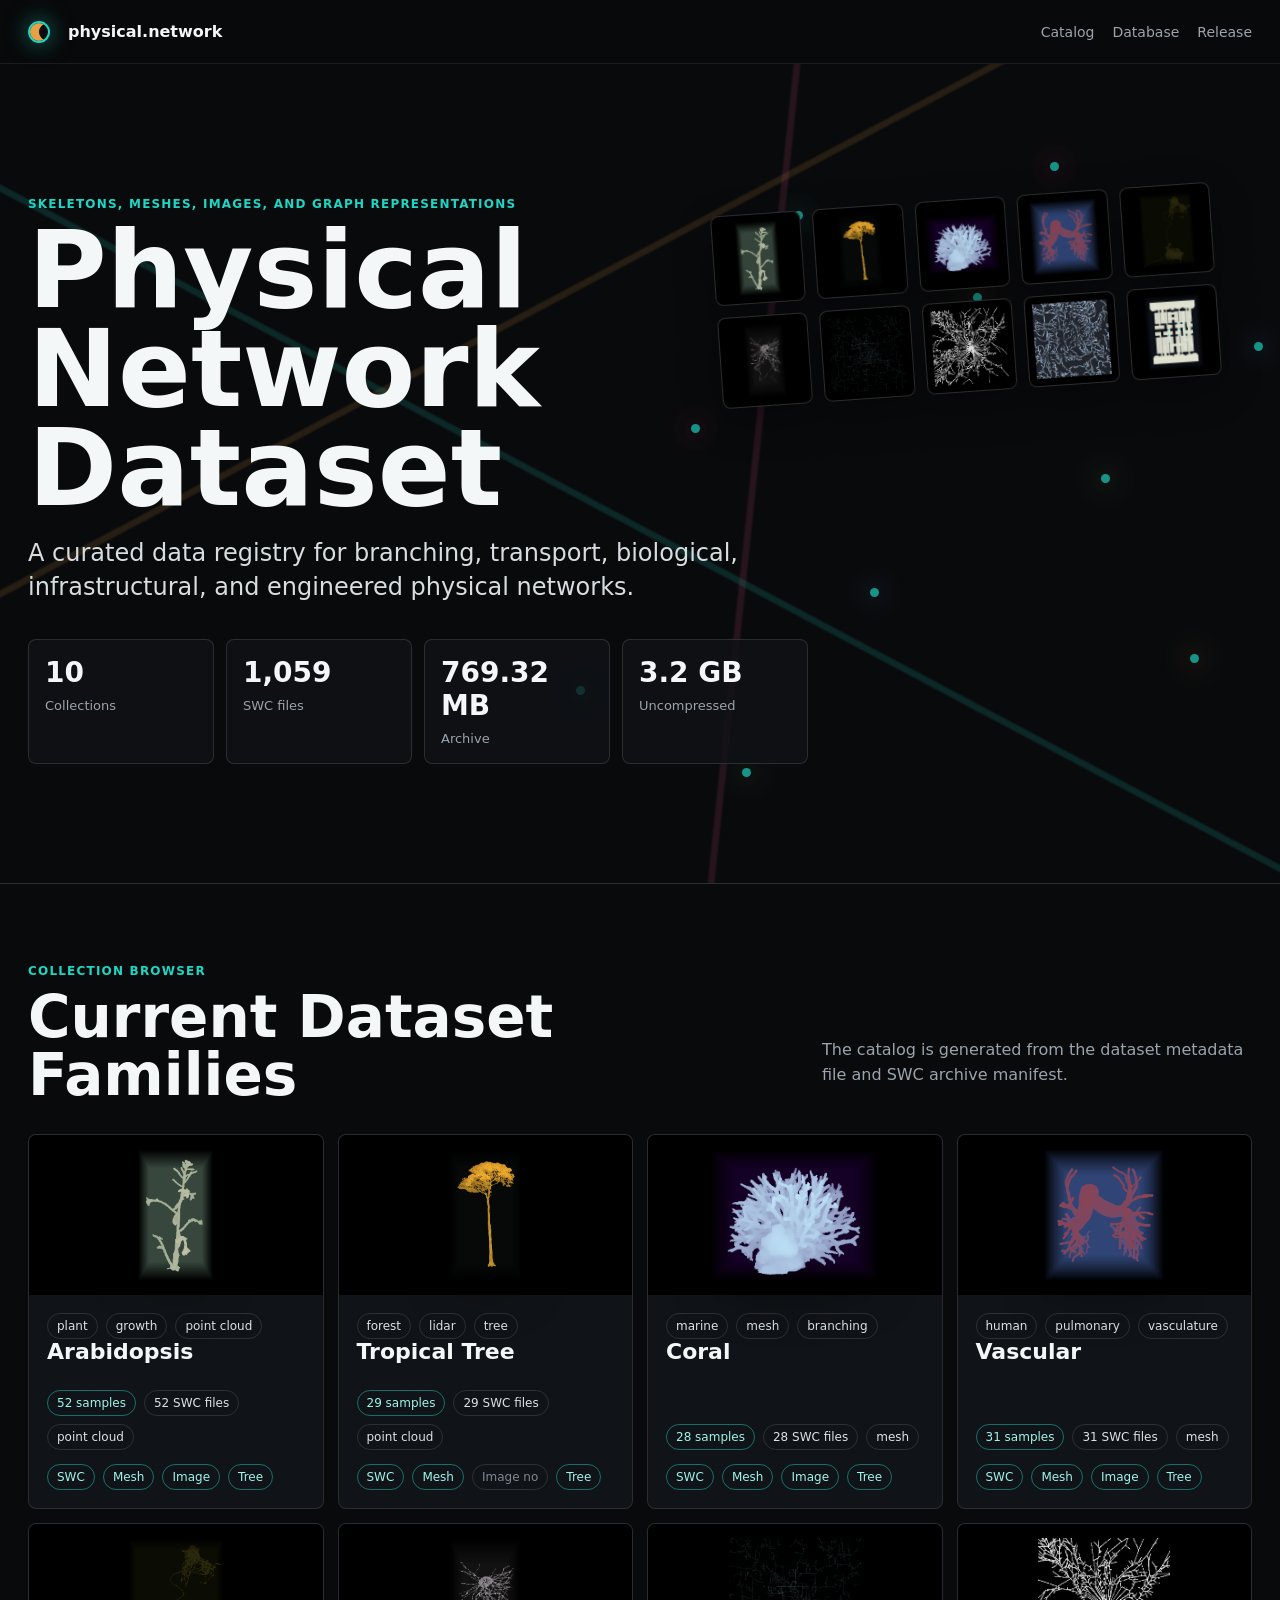
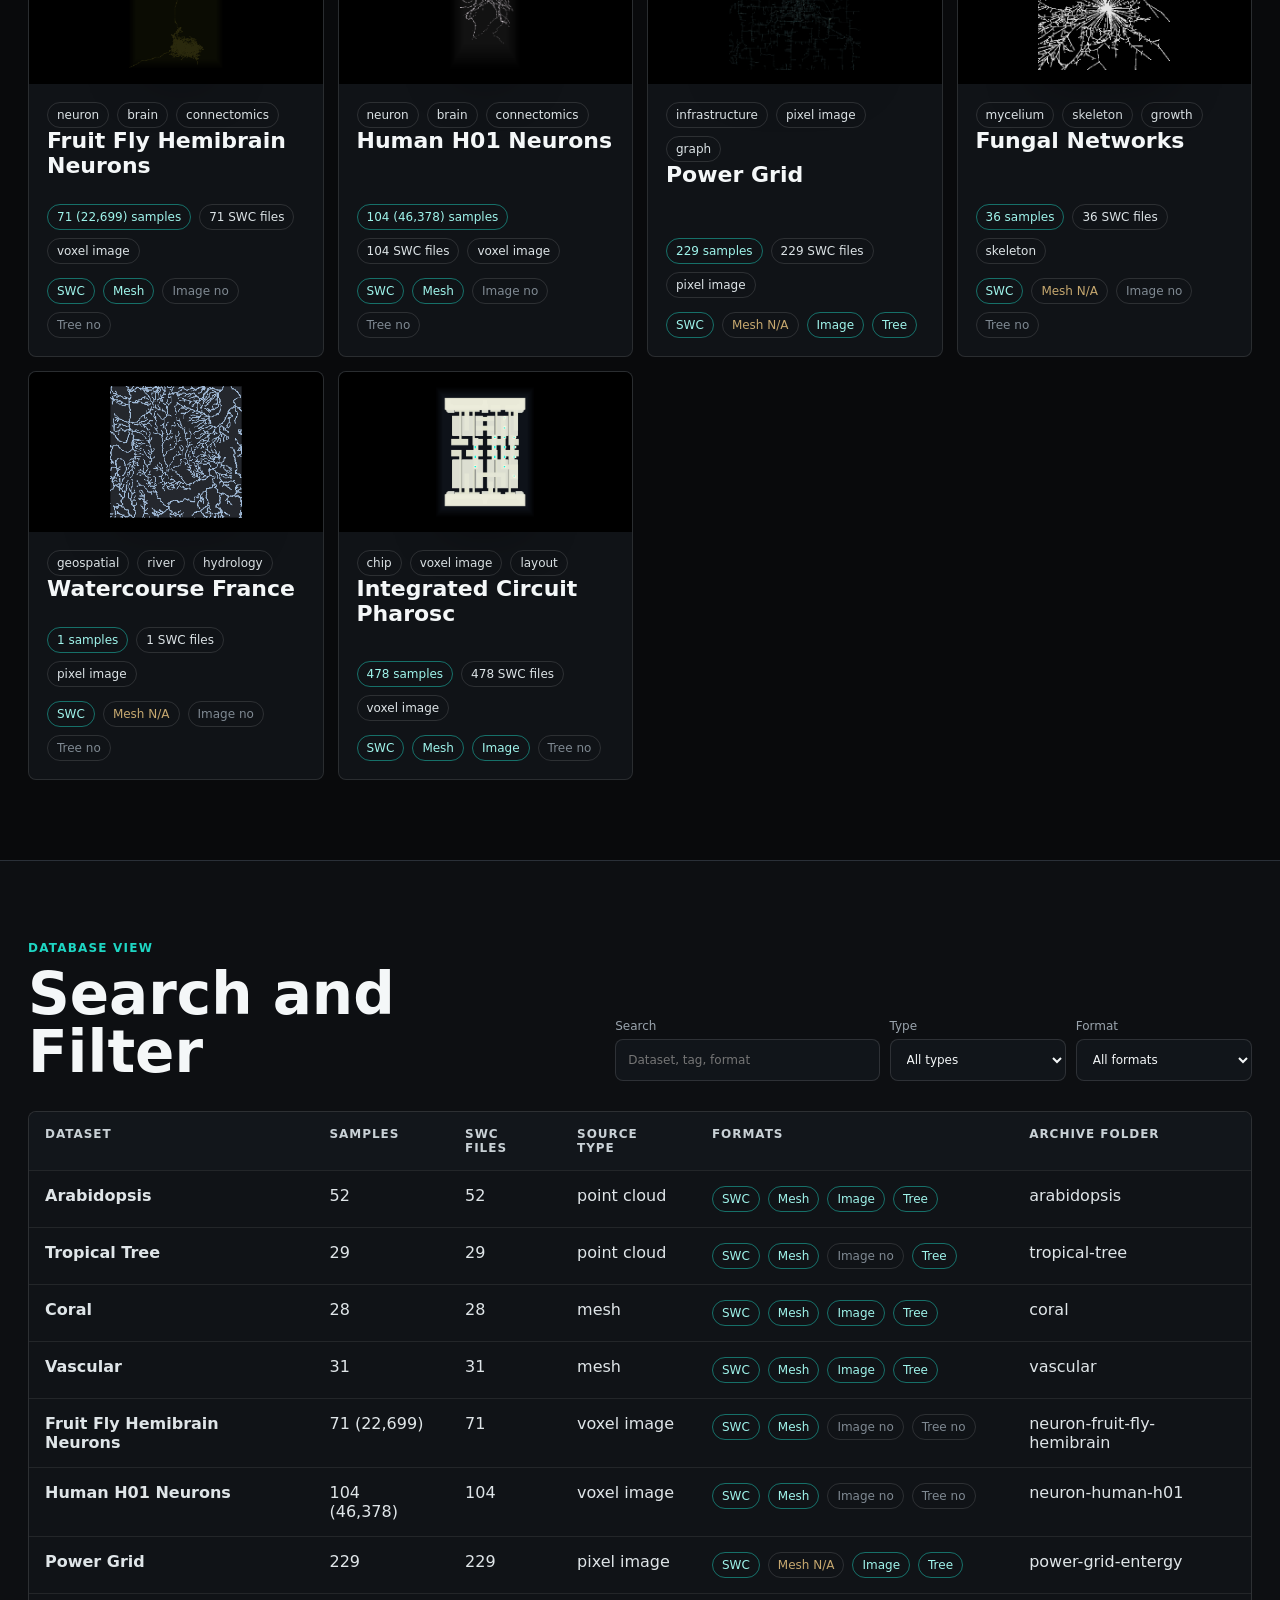
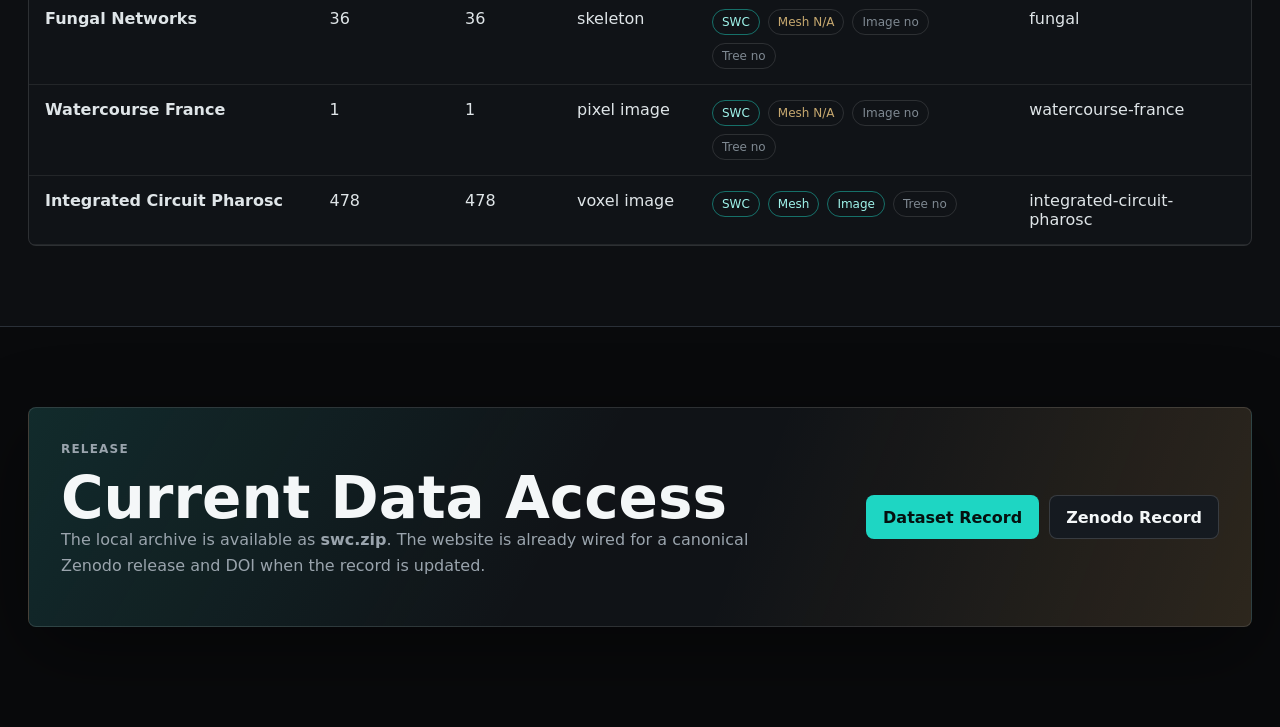
==== index.html @ 7b926936 "Publish website from repository root" ====
<!doctype html>
<html lang="en">
  <head>
    <meta charset="utf-8">
    <meta name="viewport" content="width=device-width, initial-scale=1">
    <meta name="description" content="Physical Network Dataset: skeletons, meshes, images, and graph representations for physical networks.">
    <title>Physical Network Dataset</title>
    <link rel="stylesheet" href="src/styles.css">
  </head>
  <body>
    <header class="site-header">
      <a class="brand" href="#top" aria-label="physical.network home">
        <span class="brand-mark"></span>
        <span>physical.network</span>
      </a>
      <nav aria-label="Primary navigation">
        <a href="#catalog">Catalog</a>
        <a href="#database">Database</a>
        <a href="#release">Release</a>
      </nav>
    </header>

    <main id="top">
      <section class="hero" aria-labelledby="page-title">
        <div class="hero-visual" aria-hidden="true">
          <div class="network-field">
            <span></span><span></span><span></span><span></span><span></span>
            <span></span><span></span><span></span><span></span><span></span>
          </div>
        </div>
        <div id="hero-thumbs" class="hero-thumbs" aria-hidden="true"></div>
        <div class="hero-copy">
          <p class="eyebrow">Skeletons, meshes, images, and graph representations</p>
          <h1 id="page-title">Physical Network Dataset</h1>
          <p class="hero-lede">
            A curated data registry for branching, transport, biological, infrastructural,
            and engineered physical networks.
          </p>
          <div id="hero-stats" class="stats-grid" aria-label="Dataset summary"></div>
        </div>
      </section>

      <section id="catalog" class="section catalog-section" aria-labelledby="catalog-title">
        <div class="section-heading">
          <div>
            <p class="eyebrow">Collection browser</p>
            <h2 id="catalog-title">Current Dataset Families</h2>
          </div>
          <p>The catalog is generated from the dataset metadata file and SWC archive manifest.</p>
        </div>
        <div id="dataset-grid" class="dataset-grid"></div>
      </section>

      <section id="database" class="section database-section" aria-labelledby="database-title">
        <div class="section-heading">
          <div>
            <p class="eyebrow">Database view</p>
            <h2 id="database-title">Search and Filter</h2>
          </div>
          <div class="controls" role="search">
            <label>
              <span>Search</span>
              <input id="search" type="search" placeholder="Dataset, tag, format">
            </label>
            <label>
              <span>Type</span>
              <select id="type-filter">
                <option value="all">All types</option>
              </select>
            </label>
            <label>
              <span>Format</span>
              <select id="format-filter">
                <option value="all">All formats</option>
                <option value="skeletonSwc">SWC skeleton</option>
                <option value="mesh">Mesh</option>
                <option value="pixelVoxelImage">Pixel/voxel image</option>
                <option value="treeGraph">Tree graph</option>
              </select>
            </label>
          </div>
        </div>

        <div class="table-wrap">
          <table>
            <thead>
              <tr>
                <th>Dataset</th>
                <th>Samples</th>
                <th>SWC files</th>
                <th>Source type</th>
                <th>Formats</th>
                <th>Archive folder</th>
              </tr>
            </thead>
            <tbody id="dataset-table"></tbody>
          </table>
        </div>
      </section>

      <section id="release" class="section release-section" aria-labelledby="release-title">
        <div class="release-panel">
          <div>
            <p class="eyebrow">Release</p>
            <h2 id="release-title">Current Data Access</h2>
            <p>
              The local archive is available as <strong>swc.zip</strong>. The website is
              already wired for a canonical Zenodo release and DOI when the record is updated.
            </p>
          </div>
          <div class="release-actions">
            <a class="button primary" href="https://zenodo.org/records/17154400" rel="noreferrer">Dataset Record</a>
            <a class="button" href="https://zenodo.org/records/17154400" rel="noreferrer">Zenodo Record</a>
          </div>
        </div>
      </section>
    </main>

    <dialog id="dataset-dialog" class="dataset-dialog">
      <button class="close-button" type="button" aria-label="Close detail panel">x</button>
      <div id="dialog-content"></div>
    </dialog>

    <script src="src/app.js"></script>
  </body>
</html>
---- src/styles.css ----
:root {
  color-scheme: dark;
  --bg: #090a0c;
  --surface: #101317;
  --surface-2: #171b20;
  --line: #2a3038;
  --muted: #9aa4ad;
  --text: #f4f7f8;
  --teal: #1ed6c3;
  --orange: #ffb14a;
  --pink: #ff5d8f;
  --green: #87dc73;
  --blue: #68a9ff;
  --shadow: 0 24px 80px rgba(0, 0, 0, 0.45);
}

* {
  box-sizing: border-box;
}

html {
  scroll-behavior: smooth;
}

body {
  margin: 0;
  background: var(--bg);
  color: var(--text);
  font-family: Inter, ui-sans-serif, system-ui, -apple-system, BlinkMacSystemFont, "Segoe UI", sans-serif;
}

a {
  color: inherit;
}

.site-header {
  position: sticky;
  top: 0;
  z-index: 20;
  display: flex;
  align-items: center;
  justify-content: space-between;
  min-height: 64px;
  padding: 0 28px;
  border-bottom: 1px solid rgba(255, 255, 255, 0.08);
  background: rgba(9, 10, 12, 0.82);
  backdrop-filter: blur(18px);
}

.brand,
nav {
  display: flex;
  align-items: center;
  gap: 18px;
}

.brand {
  text-decoration: none;
  font-weight: 700;
  letter-spacing: 0;
}

.brand-mark {
  width: 22px;
  height: 22px;
  border: 2px solid var(--teal);
  border-radius: 50%;
  box-shadow: inset 9px 0 0 rgba(255, 177, 74, 0.9), 0 0 22px rgba(30, 214, 195, 0.55);
}

nav a {
  color: var(--muted);
  font-size: 14px;
  text-decoration: none;
}

nav a:hover,
nav a:focus-visible {
  color: var(--text);
}

.hero {
  position: relative;
  min-height: min(820px, calc(100vh - 64px));
  display: grid;
  align-items: center;
  padding: 70px 28px 56px;
  overflow: hidden;
  border-bottom: 1px solid var(--line);
}

.hero::after {
  content: "";
  position: absolute;
  inset: 0;
  z-index: 1;
  background:
    linear-gradient(90deg, rgba(9, 10, 12, 0.95) 0%, rgba(9, 10, 12, 0.72) 45%, rgba(9, 10, 12, 0.34) 100%),
    linear-gradient(0deg, var(--bg) 0%, rgba(9, 10, 12, 0.2) 42%, rgba(9, 10, 12, 0.88) 100%);
  pointer-events: none;
}

.hero-copy {
  position: relative;
  z-index: 3;
  width: min(980px, 100%);
}

.eyebrow {
  margin: 0 0 10px;
  color: var(--teal);
  font-size: 12px;
  font-weight: 800;
  letter-spacing: 0.1em;
  text-transform: uppercase;
}

h1,
h2,
h3,
p {
  margin-top: 0;
}

h1 {
  max-width: 900px;
  margin-bottom: 18px;
  font-size: clamp(54px, 8.4vw, 112px);
  line-height: 0.92;
  letter-spacing: 0;
}

h2 {
  margin-bottom: 0;
  font-size: clamp(30px, 5vw, 58px);
  line-height: 1;
  letter-spacing: 0;
}

h3 {
  margin-bottom: 10px;
  font-size: 22px;
  letter-spacing: 0;
}

.hero-lede {
  max-width: 720px;
  color: #d7dde0;
  font-size: clamp(18px, 2vw, 24px);
  line-height: 1.45;
}

.hero-visual {
  position: absolute;
  inset: 0;
  z-index: 2;
}

.network-field {
  position: absolute;
  inset: 0;
  opacity: 0.68;
  background:
    linear-gradient(28deg, transparent 0 46%, rgba(30, 214, 195, 0.22) 46.2% 46.5%, transparent 46.7%),
    linear-gradient(152deg, transparent 0 35%, rgba(255, 177, 74, 0.18) 35.2% 35.5%, transparent 35.7%),
    linear-gradient(96deg, transparent 0 58%, rgba(255, 93, 143, 0.18) 58.2% 58.5%, transparent 58.7%);
}

.network-field span {
  position: absolute;
  width: 9px;
  height: 9px;
  border-radius: 50%;
  background: var(--teal);
  box-shadow: 0 0 28px currentColor;
}

.network-field span:nth-child(1) { left: 62%; top: 18%; color: var(--teal); }
.network-field span:nth-child(2) { left: 76%; top: 28%; color: var(--orange); }
.network-field span:nth-child(3) { left: 54%; top: 44%; color: var(--pink); }
.network-field span:nth-child(4) { left: 86%; top: 50%; color: var(--green); }
.network-field span:nth-child(5) { left: 68%; top: 64%; color: var(--blue); }
.network-field span:nth-child(6) { left: 93%; top: 72%; color: var(--orange); }
.network-field span:nth-child(7) { left: 45%; top: 76%; color: var(--teal); }
.network-field span:nth-child(8) { left: 82%; top: 12%; color: var(--pink); }
.network-field span:nth-child(9) { left: 58%; top: 86%; color: var(--green); }
.network-field span:nth-child(10) { left: 98%; top: 34%; color: var(--blue); }

.hero-thumbs {
  position: absolute;
  z-index: 2;
  right: 5vw;
  top: 15vh;
  width: min(500px, 40vw);
  display: grid;
  grid-template-columns: repeat(5, minmax(54px, 1fr));
  gap: 12px;
  transform: rotate(-4deg);
  opacity: 0.96;
}

.hero-thumbs img {
  width: 100%;
  aspect-ratio: 1;
  object-fit: contain;
  padding: 7px;
  border: 1px solid rgba(255, 255, 255, 0.18);
  border-radius: 8px;
  background: #000;
  filter: drop-shadow(0 14px 22px rgba(0, 0, 0, 0.35));
}

.stats-grid {
  display: grid;
  grid-template-columns: repeat(4, minmax(120px, 1fr));
  gap: 12px;
  width: min(780px, 100%);
  margin-top: 34px;
}

.stat {
  min-height: 96px;
  padding: 16px;
  border: 1px solid rgba(255, 255, 255, 0.12);
  border-radius: 8px;
  background: rgba(16, 19, 23, 0.76);
}

.stat strong {
  display: block;
  margin-bottom: 6px;
  font-size: 28px;
}

.stat span {
  color: var(--muted);
  font-size: 13px;
}

.section {
  padding: 80px 28px;
}

.section-heading {
  display: flex;
  align-items: end;
  justify-content: space-between;
  gap: 28px;
  width: min(1280px, 100%);
  margin: 0 auto 30px;
}

.section-heading > p {
  max-width: 430px;
  color: var(--muted);
  line-height: 1.6;
}

.dataset-grid {
  width: min(1280px, 100%);
  margin: 0 auto;
  display: grid;
  grid-template-columns: repeat(auto-fit, minmax(260px, 1fr));
  gap: 14px;
}

.dataset-card {
  position: relative;
  min-height: 360px;
  display: grid;
  grid-template-rows: 160px 1fr;
  overflow: hidden;
  border: 1px solid rgba(255, 255, 255, 0.11);
  border-radius: 8px;
  background: var(--surface);
  box-shadow: none;
  cursor: pointer;
}

.dataset-card:hover {
  border-color: rgba(30, 214, 195, 0.6);
  transform: translateY(-2px);
  transition: 160ms ease;
}

.card-media {
  display: grid;
  place-items: center;
  background: #000;
}

.card-media img {
  max-width: 80%;
  max-height: 132px;
  object-fit: contain;
  filter: drop-shadow(0 18px 26px rgba(0, 0, 0, 0.44));
}

.card-body {
  display: flex;
  flex-direction: column;
  padding: 18px;
}

.card-body p {
  color: var(--muted);
  line-height: 1.5;
}

.card-meta,
.format-list,
.tags {
  display: flex;
  flex-wrap: wrap;
  gap: 8px;
}

.card-meta {
  margin: auto 0 14px;
}

.pill {
  display: inline-flex;
  align-items: center;
  min-height: 26px;
  padding: 4px 9px;
  border: 1px solid rgba(255, 255, 255, 0.12);
  border-radius: 999px;
  color: #dce3e6;
  font-size: 12px;
  white-space: nowrap;
}

.pill.yes { border-color: rgba(30, 214, 195, 0.48); color: #9ff4eb; }
.pill.no { color: #7f8992; }
.pill.na { color: #c6a86f; }

.database-section {
  background: #0d0f12;
  border-top: 1px solid var(--line);
  border-bottom: 1px solid var(--line);
}

.controls {
  display: grid;
  grid-template-columns: minmax(220px, 1.5fr) minmax(140px, 1fr) minmax(160px, 1fr);
  gap: 10px;
  width: min(640px, 100%);
}

label {
  display: grid;
  gap: 6px;
  color: var(--muted);
  font-size: 12px;
}

input,
select {
  width: 100%;
  min-height: 42px;
  border: 1px solid rgba(255, 255, 255, 0.12);
  border-radius: 8px;
  background: #11151a;
  color: var(--text);
  font: inherit;
  padding: 0 12px;
}

input:focus,
select:focus,
button:focus-visible,
a:focus-visible {
  outline: 2px solid var(--teal);
  outline-offset: 2px;
}

.table-wrap {
  width: min(1280px, 100%);
  margin: 0 auto;
  overflow: auto;
  border: 1px solid rgba(255, 255, 255, 0.12);
  border-radius: 8px;
  background: var(--surface);
}

table {
  width: 100%;
  border-collapse: collapse;
  min-width: 860px;
}

th,
td {
  padding: 15px 16px;
  border-bottom: 1px solid rgba(255, 255, 255, 0.08);
  text-align: left;
  vertical-align: top;
}

th {
  position: sticky;
  top: 0;
  z-index: 1;
  background: #12161b;
  color: #c9d1d6;
  font-size: 12px;
  text-transform: uppercase;
  letter-spacing: 0.08em;
}

td {
  color: #dfe5e8;
}

tbody tr {
  cursor: pointer;
}

tbody tr:hover {
  background: rgba(30, 214, 195, 0.06);
}

.release-section {
  padding-bottom: 100px;
}

.release-panel {
  width: min(1280px, 100%);
  margin: 0 auto;
  display: flex;
  align-items: center;
  justify-content: space-between;
  gap: 28px;
  padding: 32px;
  border: 1px solid rgba(255, 255, 255, 0.12);
  border-radius: 8px;
  background:
    linear-gradient(120deg, rgba(30, 214, 195, 0.12), transparent 45%),
    linear-gradient(290deg, rgba(255, 177, 74, 0.12), transparent 42%),
    var(--surface);
  box-shadow: var(--shadow);
}

.release-panel p {
  max-width: 720px;
  color: var(--muted);
  line-height: 1.6;
}

.release-actions {
  display: flex;
  flex-wrap: wrap;
  gap: 10px;
}

.button,
button {
  min-height: 44px;
  display: inline-flex;
  align-items: center;
  justify-content: center;
  padding: 0 16px;
  border: 1px solid rgba(255, 255, 255, 0.15);
  border-radius: 8px;
  background: #151a20;
  color: var(--text);
  font: inherit;
  font-weight: 700;
  text-decoration: none;
  cursor: pointer;
}

.button.primary {
  border-color: rgba(30, 214, 195, 0.7);
  background: var(--teal);
  color: #05100f;
}

.dataset-dialog {
  width: min(860px, calc(100% - 28px));
  max-height: min(760px, calc(100vh - 28px));
  padding: 0;
  overflow: auto;
  border: 1px solid rgba(255, 255, 255, 0.18);
  border-radius: 8px;
  background: #0e1115;
  color: var(--text);
  box-shadow: var(--shadow);
}

.dataset-dialog::backdrop {
  background: rgba(0, 0, 0, 0.72);
  backdrop-filter: blur(4px);
}

.close-button {
  position: sticky;
  top: 14px;
  float: right;
  z-index: 2;
  width: 40px;
  min-height: 40px;
  margin: 14px;
  padding: 0;
}

.dialog-hero {
  display: grid;
  grid-template-columns: 240px 1fr;
  gap: 26px;
  padding: 34px;
  border-bottom: 1px solid rgba(255, 255, 255, 0.1);
}

.dialog-hero img {
  width: 100%;
  max-height: 230px;
  object-fit: contain;
  padding: 18px;
  border-radius: 8px;
  background: #151a20;
}

.dialog-body {
  display: grid;
  gap: 24px;
  padding: 28px 34px 34px;
}

.detail-grid {
  display: grid;
  grid-template-columns: repeat(3, 1fr);
  gap: 10px;
}

.detail-item,
.file-list {
  padding: 14px;
  border: 1px solid rgba(255, 255, 255, 0.1);
  border-radius: 8px;
  background: rgba(255, 255, 255, 0.035);
}

.detail-item span {
  display: block;
  margin-bottom: 5px;
  color: var(--muted);
  font-size: 12px;
}

.file-list {
  display: grid;
  gap: 8px;
  color: #cbd3d7;
  font-family: ui-monospace, SFMono-Regular, Menlo, Consolas, monospace;
  font-size: 12px;
  overflow-wrap: anywhere;
}

.empty {
  padding: 28px;
  color: var(--muted);
  text-align: center;
}

@media (max-width: 820px) {
  .site-header {
    align-items: flex-start;
    flex-direction: column;
    padding: 14px 18px;
    gap: 10px;
  }

  nav {
    width: 100%;
    justify-content: space-between;
  }

  .hero {
    min-height: 720px;
    padding: 72px 18px 28px;
  }

  .hero-thumbs {
    right: -4vw;
    top: auto;
    bottom: 24px;
    width: 92vw;
    opacity: 0.38;
  }

  .stats-grid,
  .controls,
  .detail-grid {
    grid-template-columns: 1fr;
  }

  .section {
    padding: 58px 18px;
  }

  .section-heading,
  .release-panel,
  .dialog-hero {
    align-items: stretch;
    flex-direction: column;
    display: flex;
  }

  .dialog-hero {
    padding: 24px;
  }

  .dialog-body {
    padding: 22px 24px 28px;
  }
}
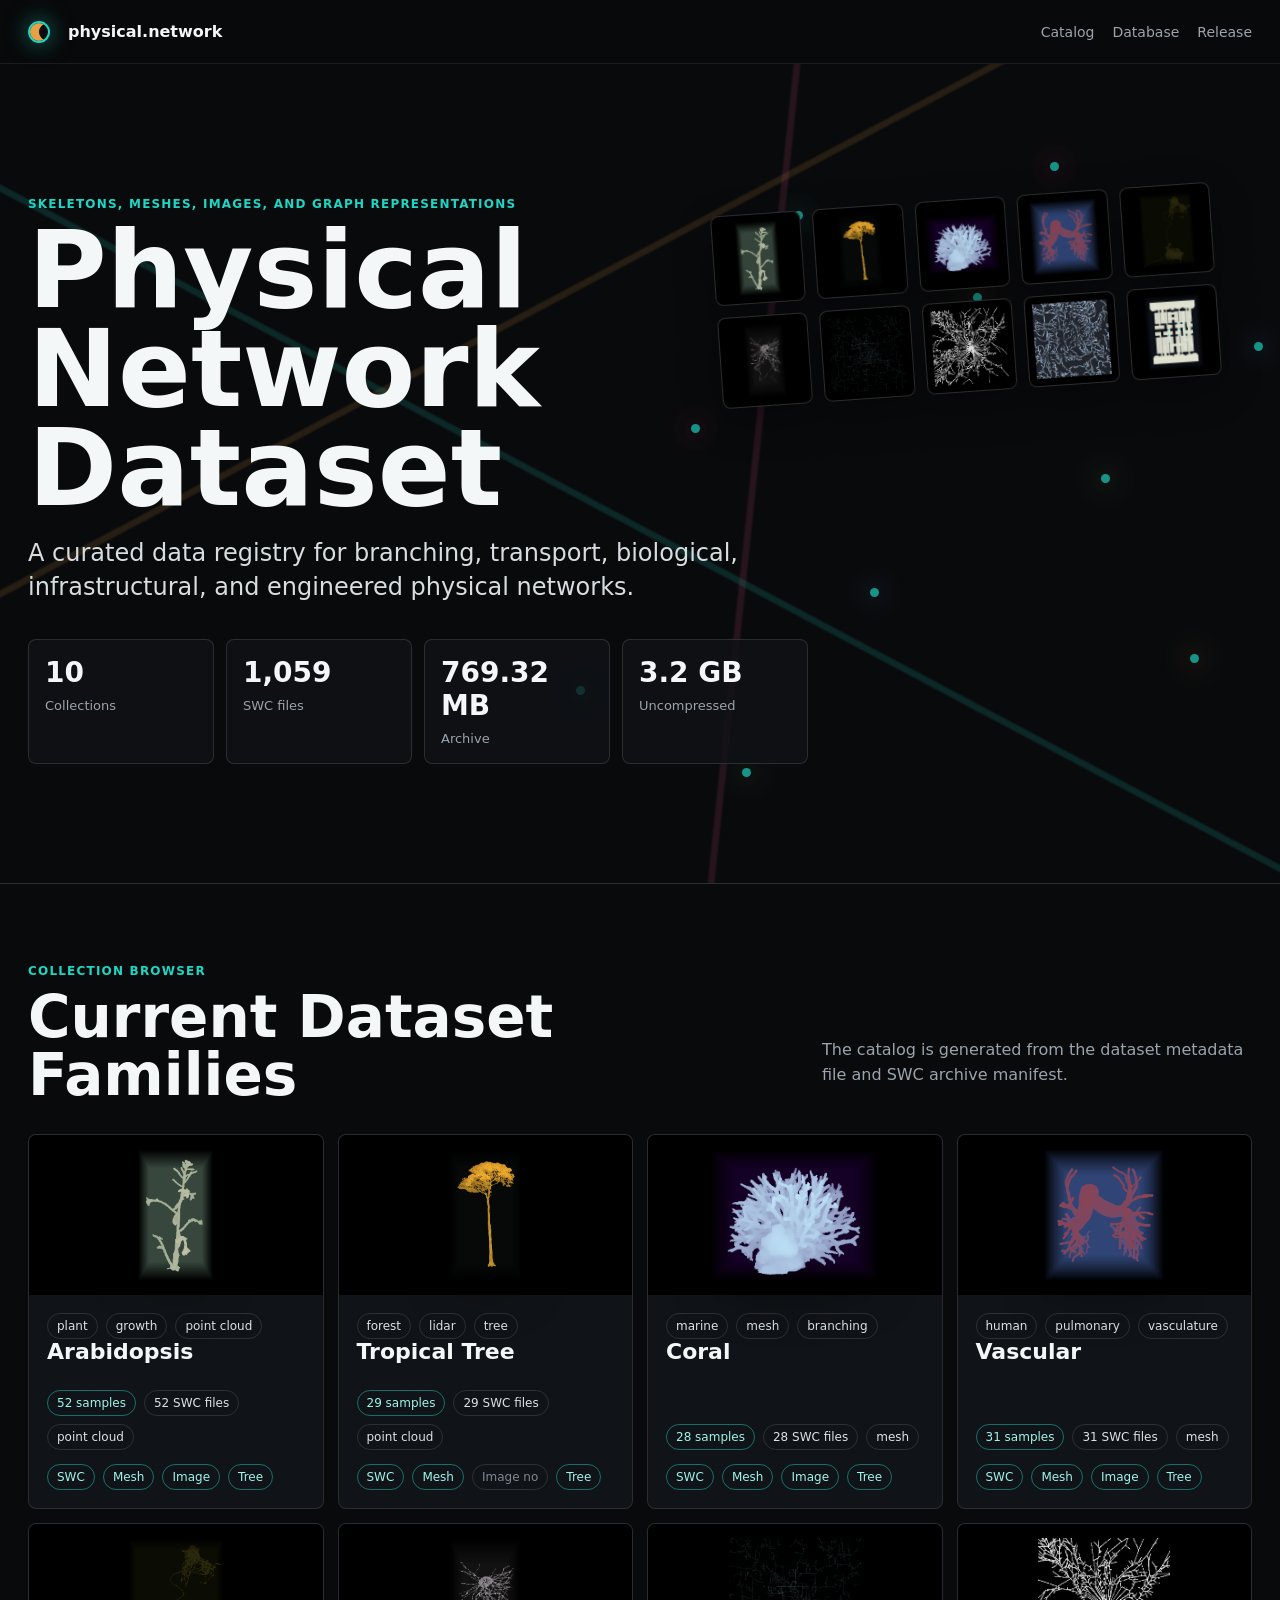
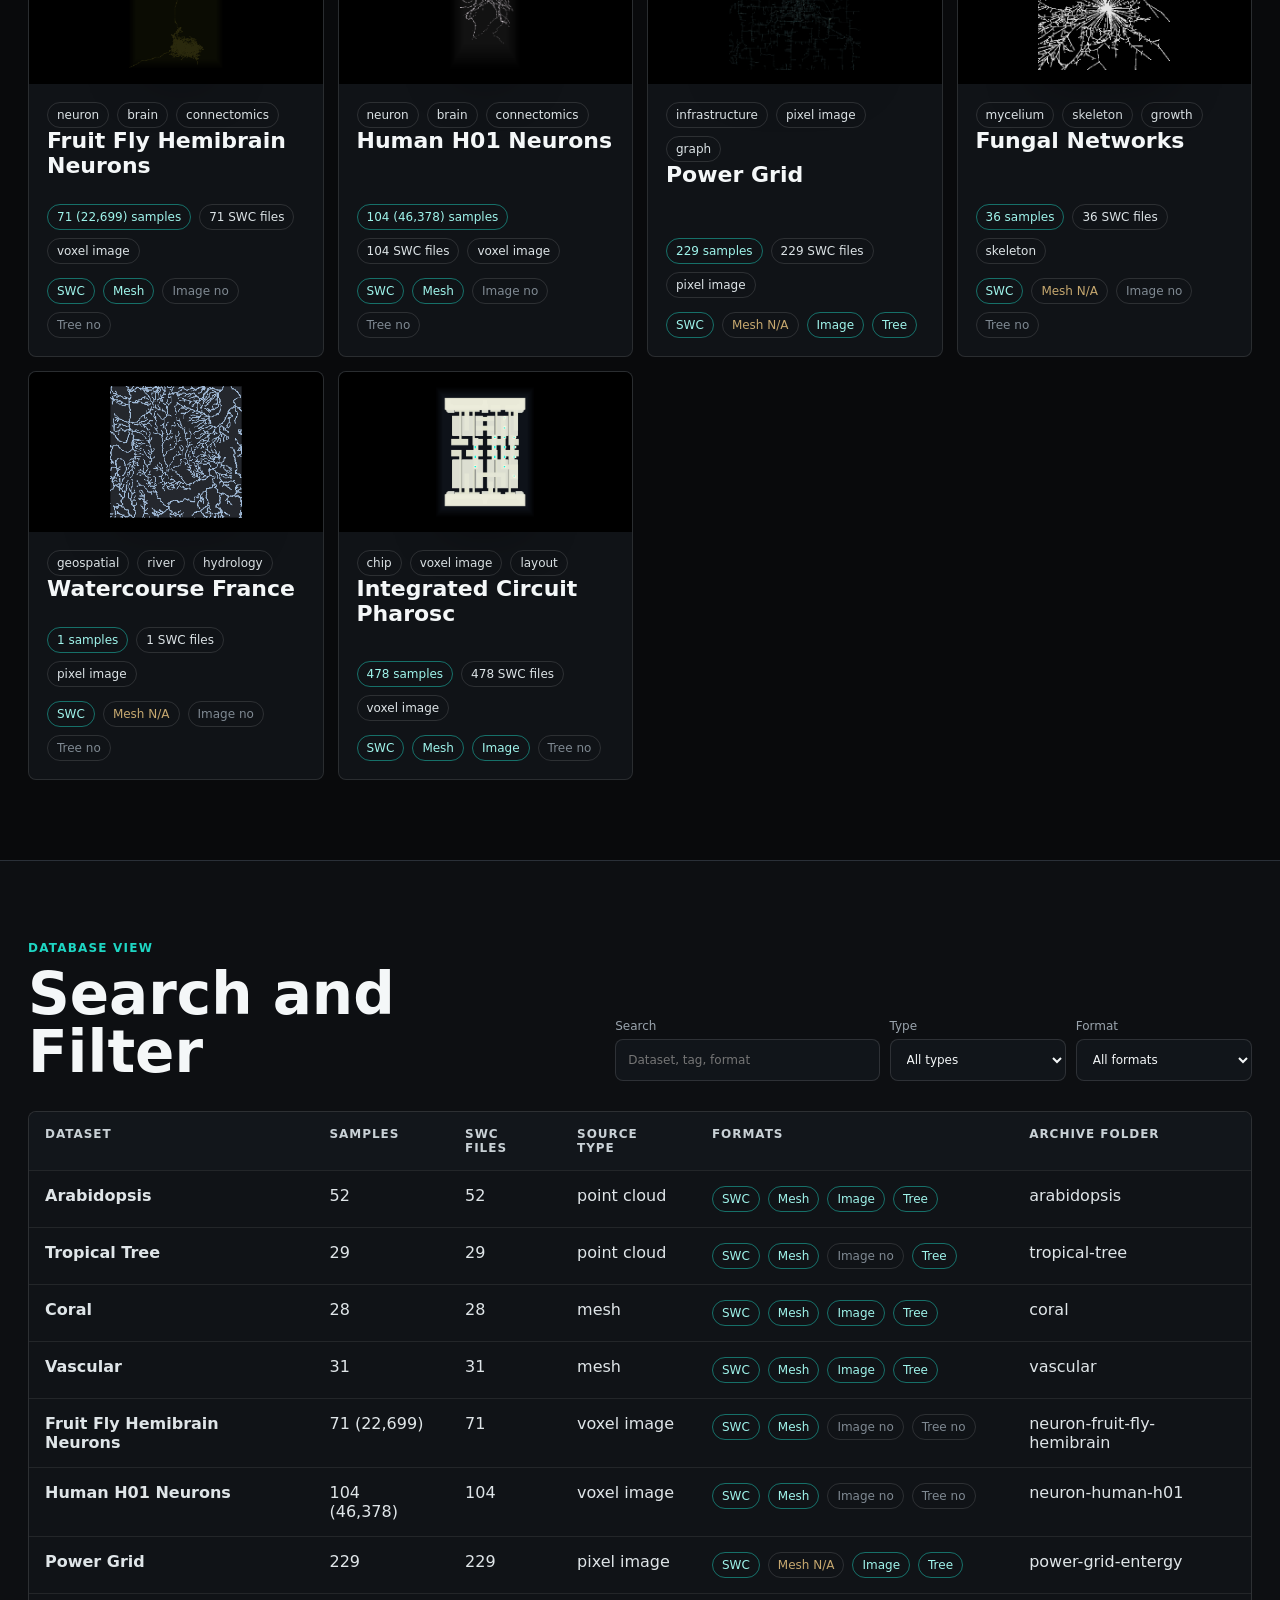
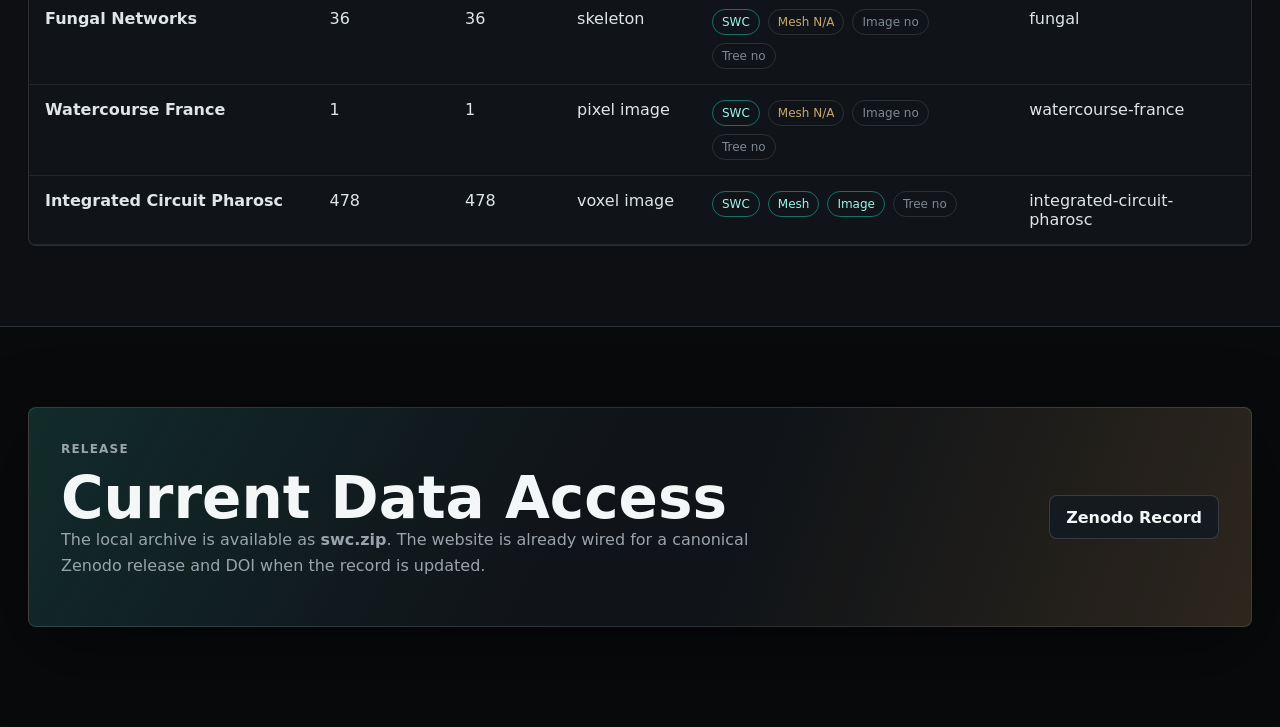
==== commit ff10cc9d: "Remove dataset record button" ====
--- a/index.html
+++ b/index.html
@@ -109,7 +109,6 @@
             </p>
           </div>
           <div class="release-actions">
-            <a class="button primary" href="https://zenodo.org/records/17154400" rel="noreferrer">Dataset Record</a>
             <a class="button" href="https://zenodo.org/records/17154400" rel="noreferrer">Zenodo Record</a>
           </div>
         </div>
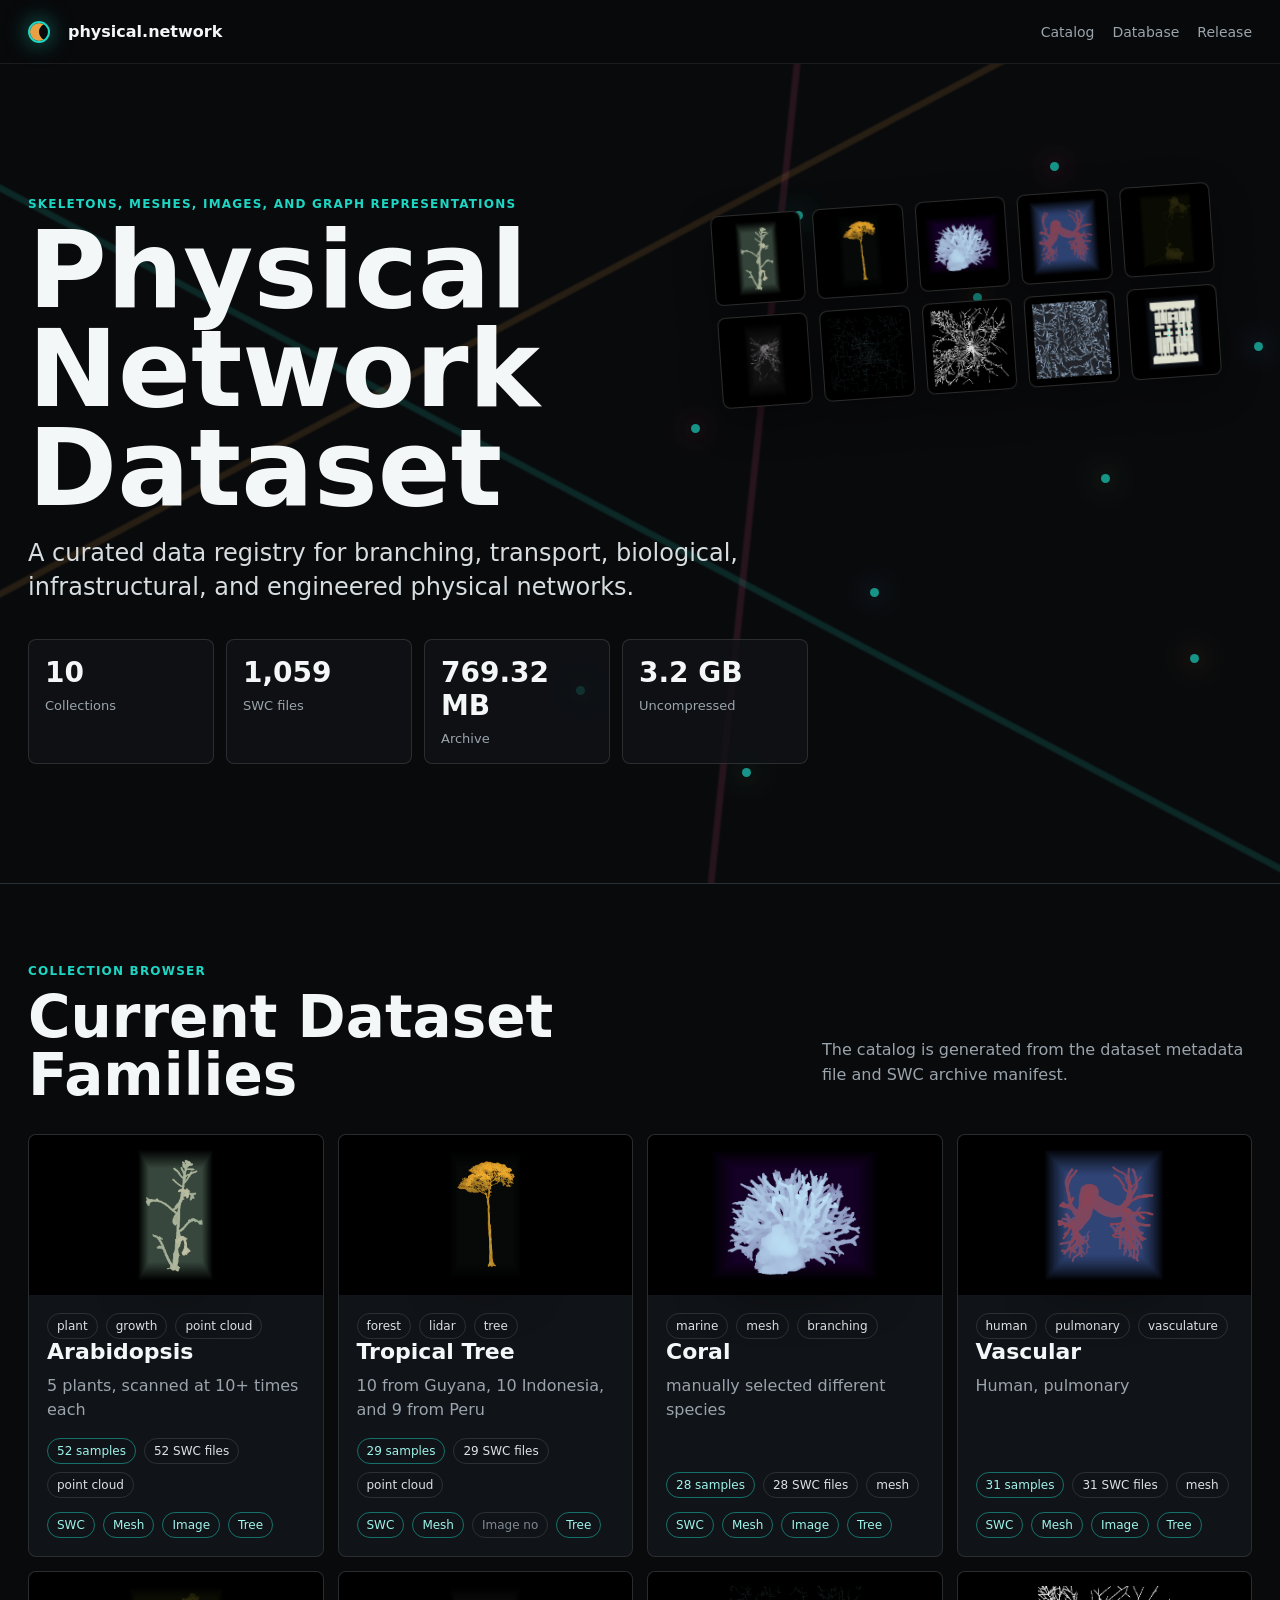
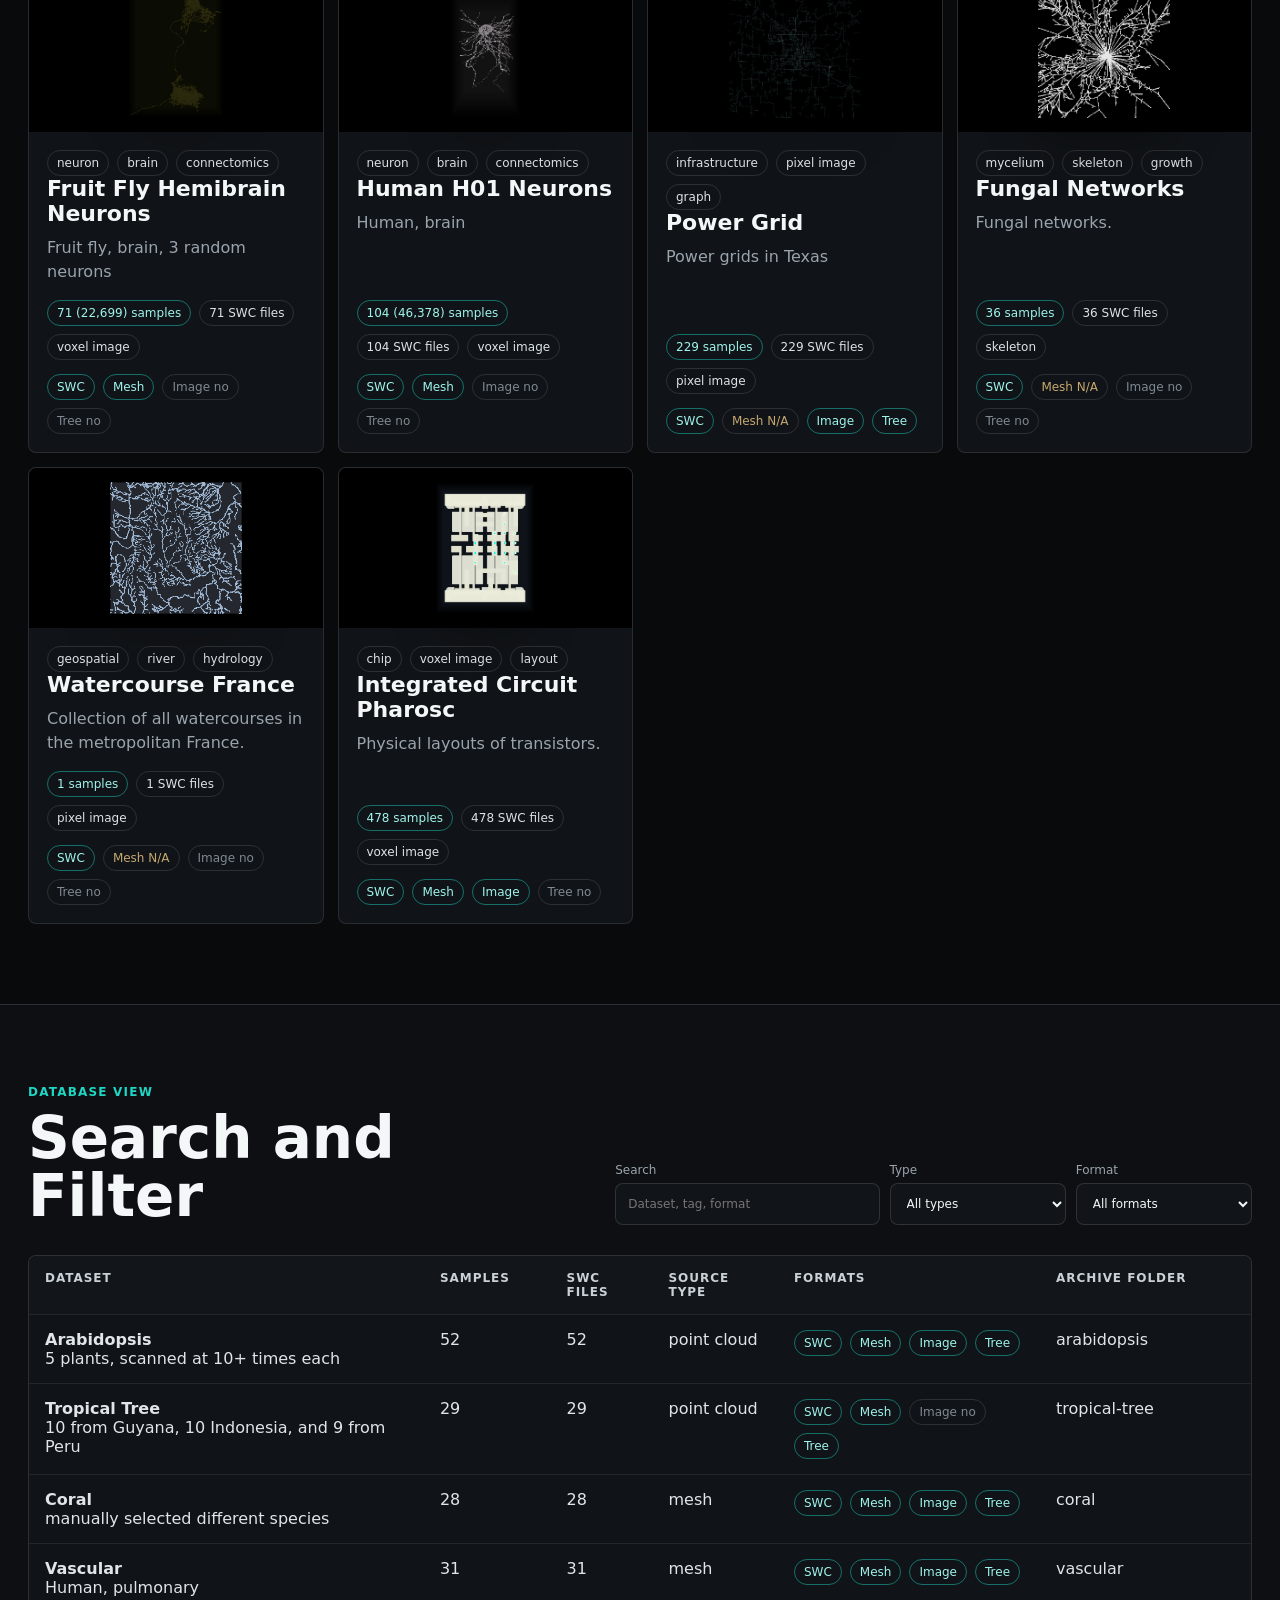
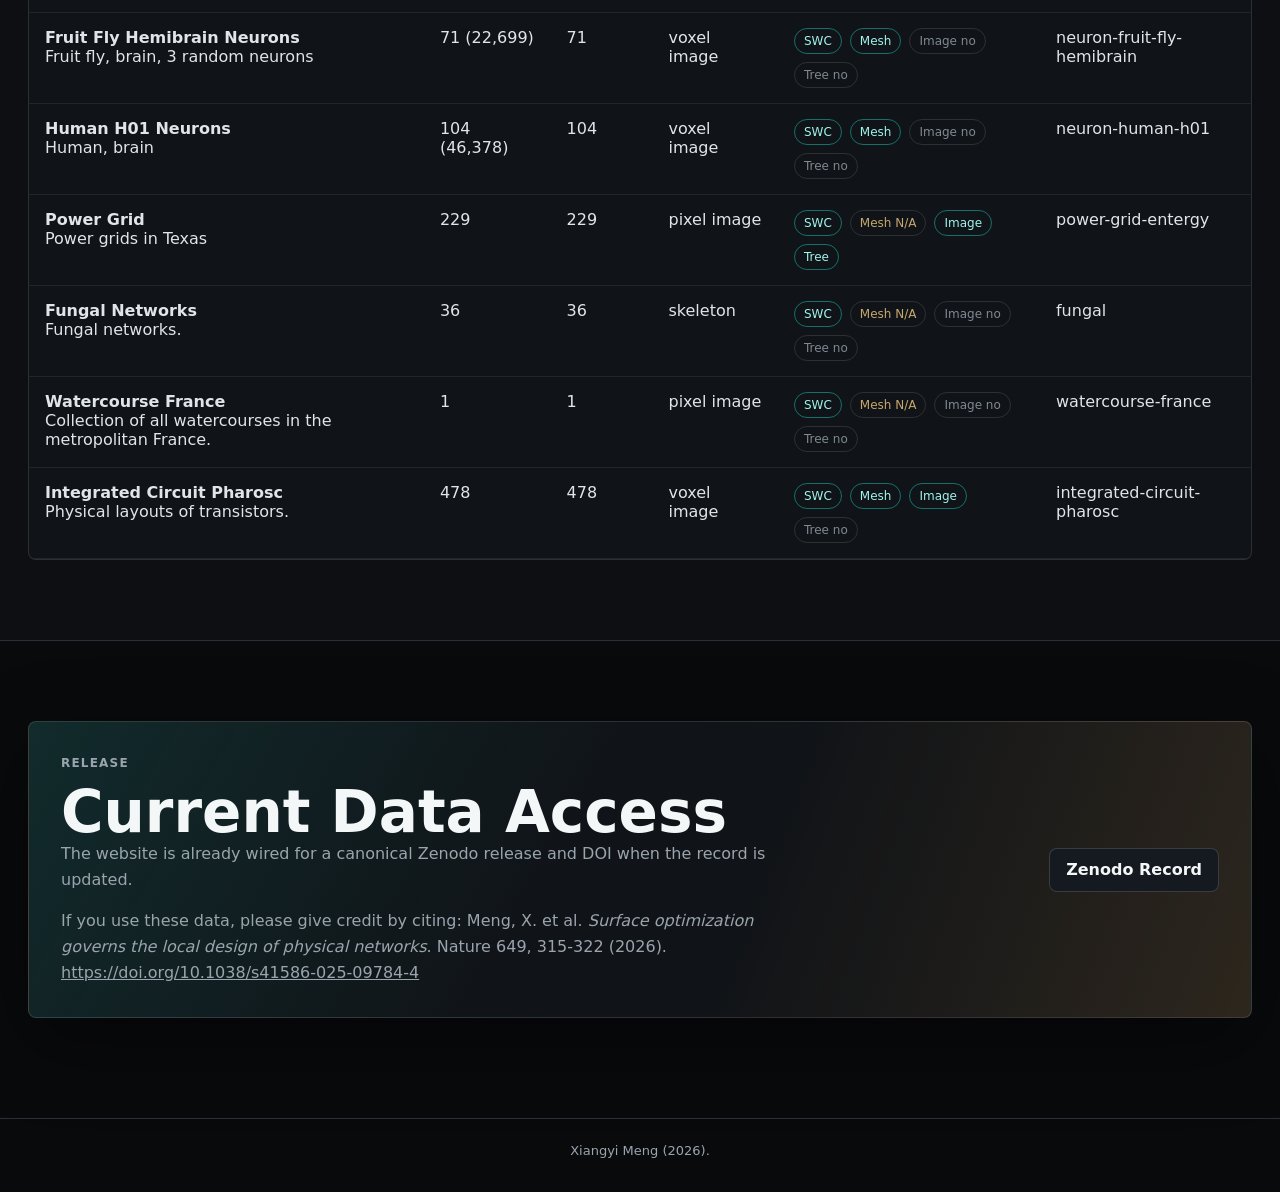
==== commit b18636a7: "Update dataset webpage credits and source links" ====
--- a/index.html
+++ b/index.html
@@ -104,8 +104,14 @@
             <p class="eyebrow">Release</p>
             <h2 id="release-title">Current Data Access</h2>
             <p>
-              The local archive is available as <strong>swc.zip</strong>. The website is
-              already wired for a canonical Zenodo release and DOI when the record is updated.
+              The website is already wired for a canonical Zenodo release and DOI when the
+              record is updated.
+            </p>
+            <p class="credit-request">
+              If you use these data, please give credit by citing: Meng, X. et al.
+              <em>Surface optimization governs the local design of physical networks</em>.
+              Nature 649, 315-322 (2026).
+              <a href="https://doi.org/10.1038/s41586-025-09784-4" rel="noreferrer">https://doi.org/10.1038/s41586-025-09784-4</a>
             </p>
           </div>
           <div class="release-actions">
@@ -115,6 +121,10 @@
       </section>
     </main>
 
+    <footer class="site-footer">
+      <p>Xiangyi Meng (2026).</p>
+    </footer>
+
     <dialog id="dataset-dialog" class="dataset-dialog">
       <button class="close-button" type="button" aria-label="Close detail panel">x</button>
       <div id="dialog-content"></div>
--- a/src/styles.css
+++ b/src/styles.css
@@ -448,6 +448,11 @@
   line-height: 1.6;
 }
 
+.credit-request {
+  margin-bottom: 0;
+  color: #d7dde0;
+}
+
 .release-actions {
   display: flex;
   flex-wrap: wrap;
@@ -475,6 +480,18 @@
   border-color: rgba(30, 214, 195, 0.7);
   background: var(--teal);
   color: #05100f;
+}
+
+.site-footer {
+  padding: 24px 28px 34px;
+  border-top: 1px solid var(--line);
+  color: var(--muted);
+  font-size: 13px;
+  text-align: center;
+}
+
+.site-footer p {
+  margin: 0;
 }
 
 .dataset-dialog {
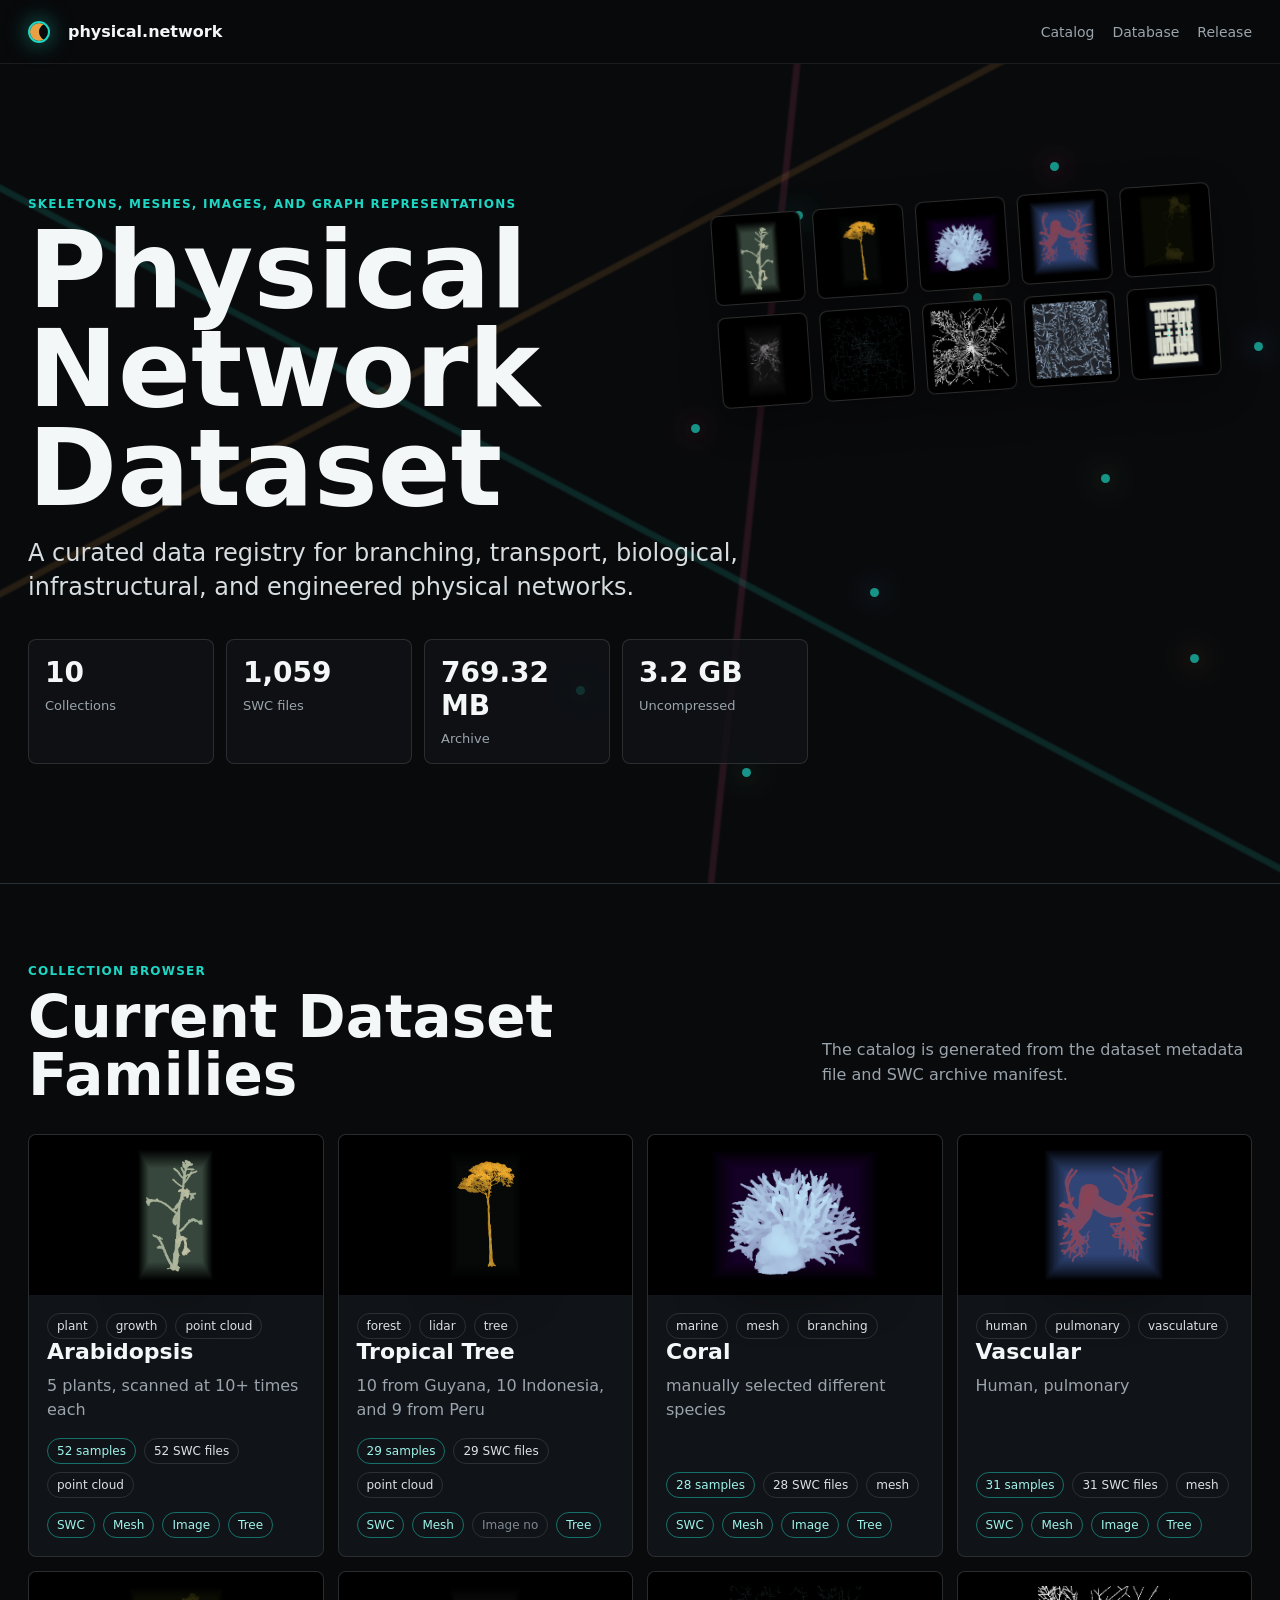
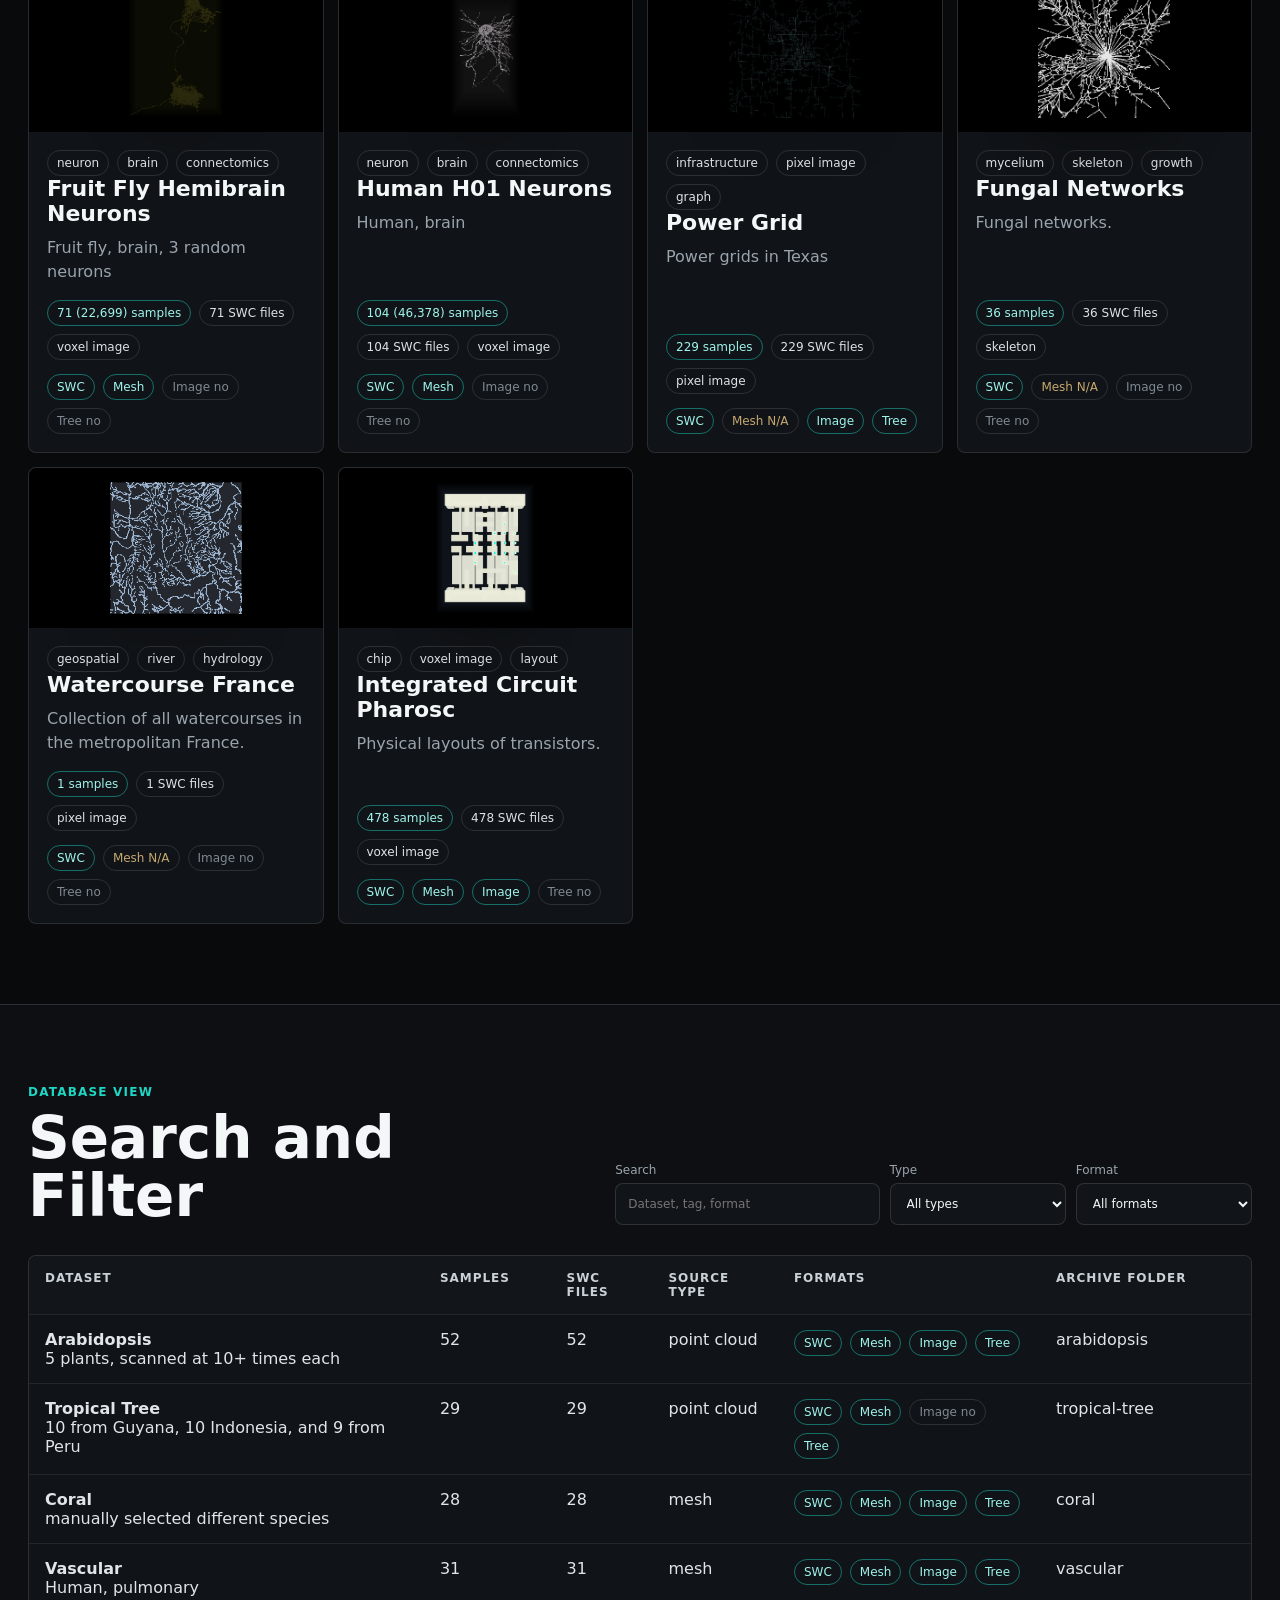
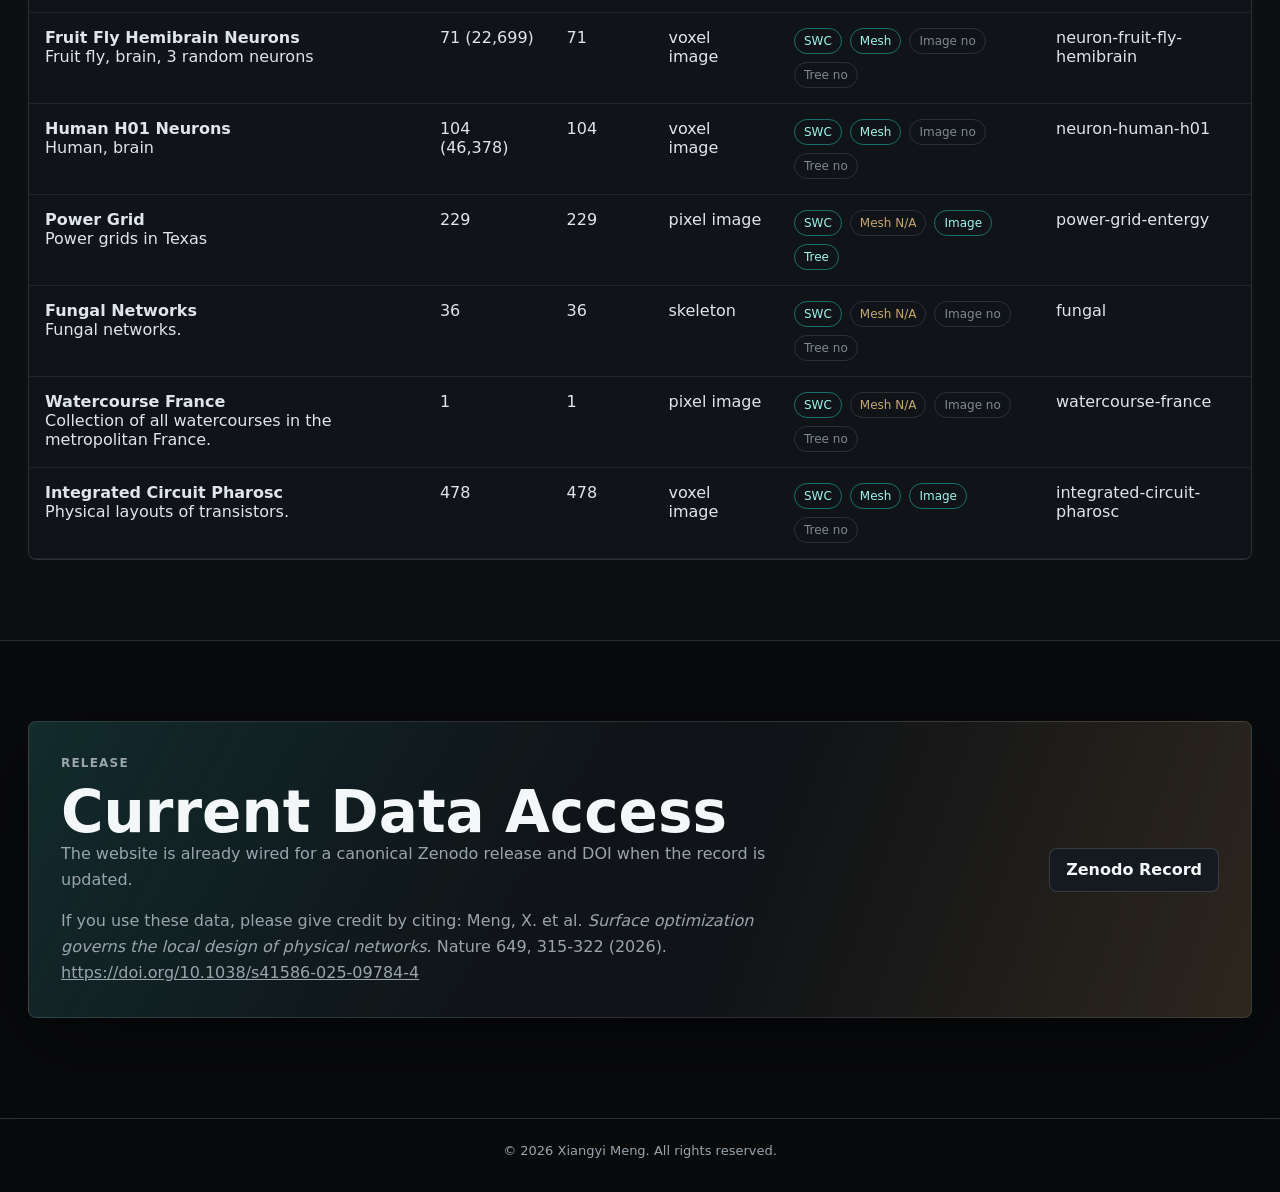
==== commit 499632ee: "Update README and footer credit" ====
--- a/index.html
+++ b/index.html
@@ -122,7 +122,7 @@
     </main>
 
     <footer class="site-footer">
-      <p>Xiangyi Meng (2026).</p>
+      <p>&copy; 2026 Xiangyi Meng. All rights reserved.</p>
     </footer>
 
     <dialog id="dataset-dialog" class="dataset-dialog">
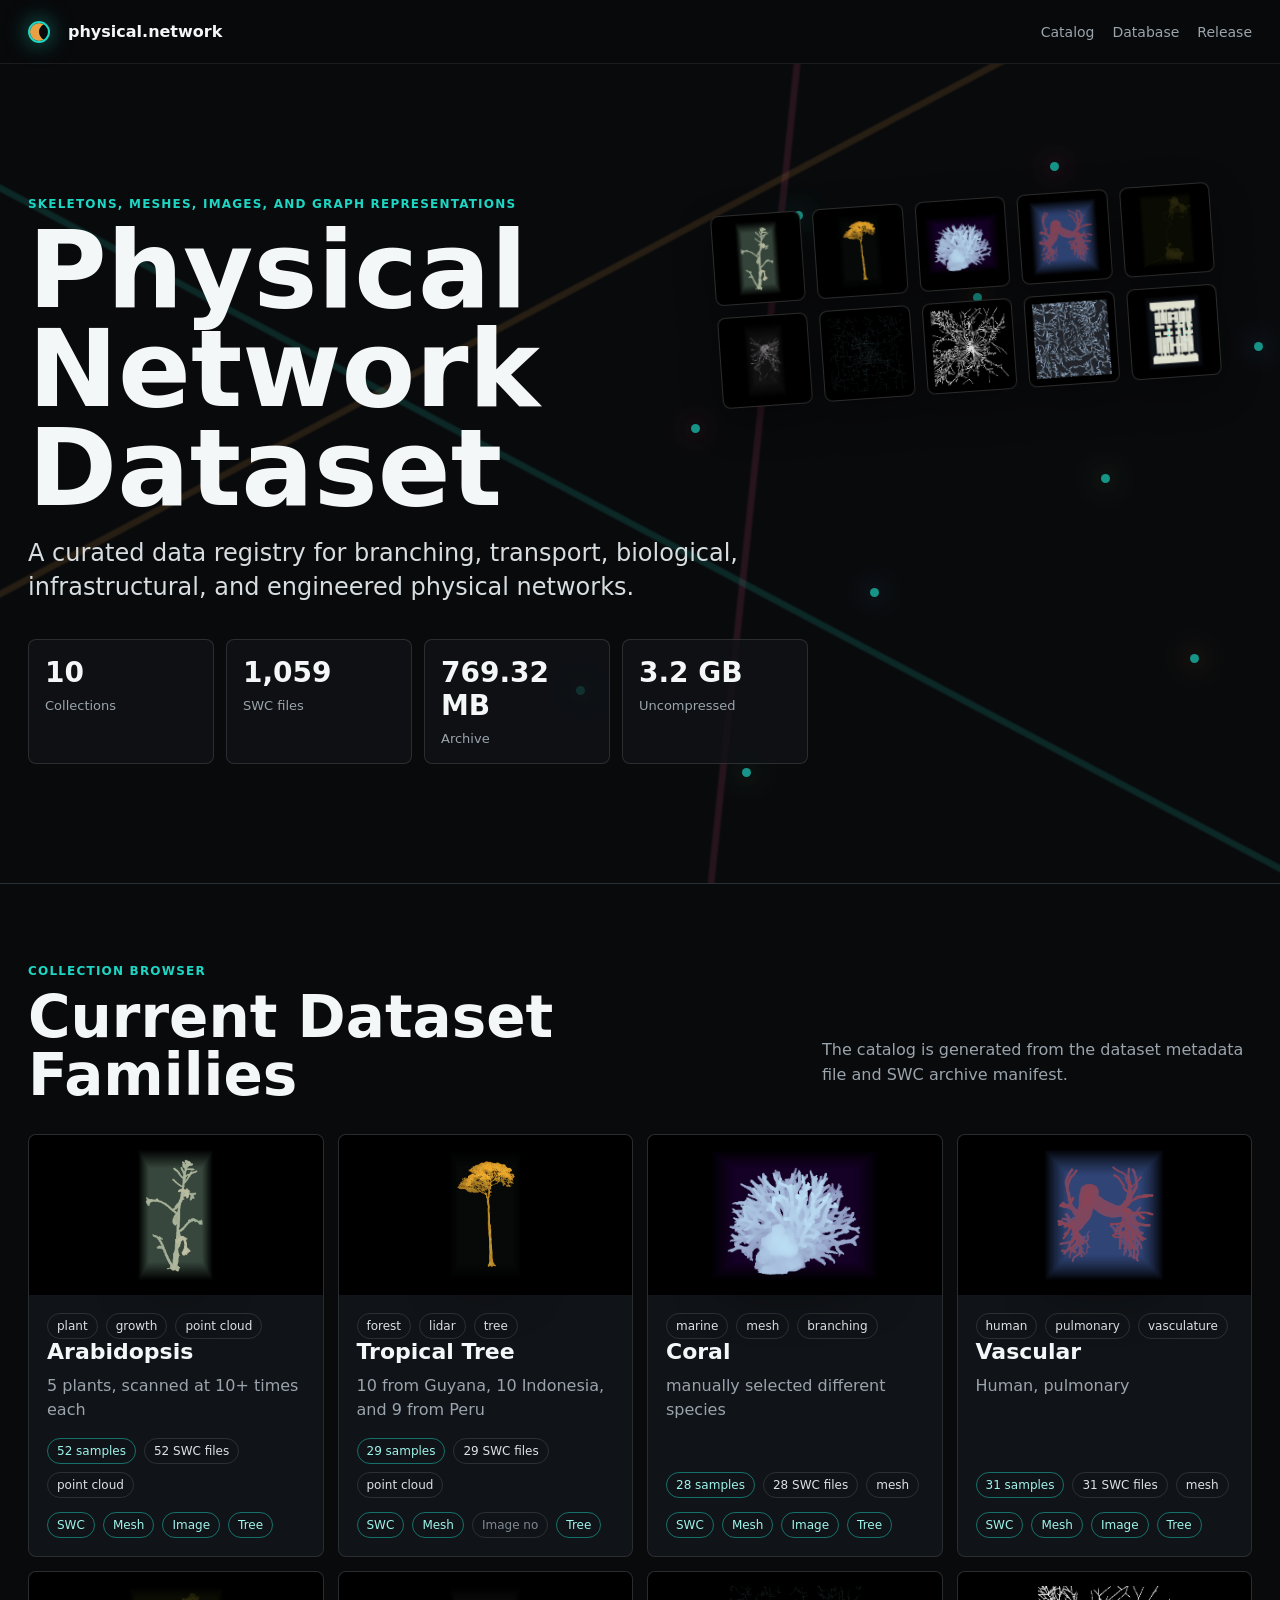
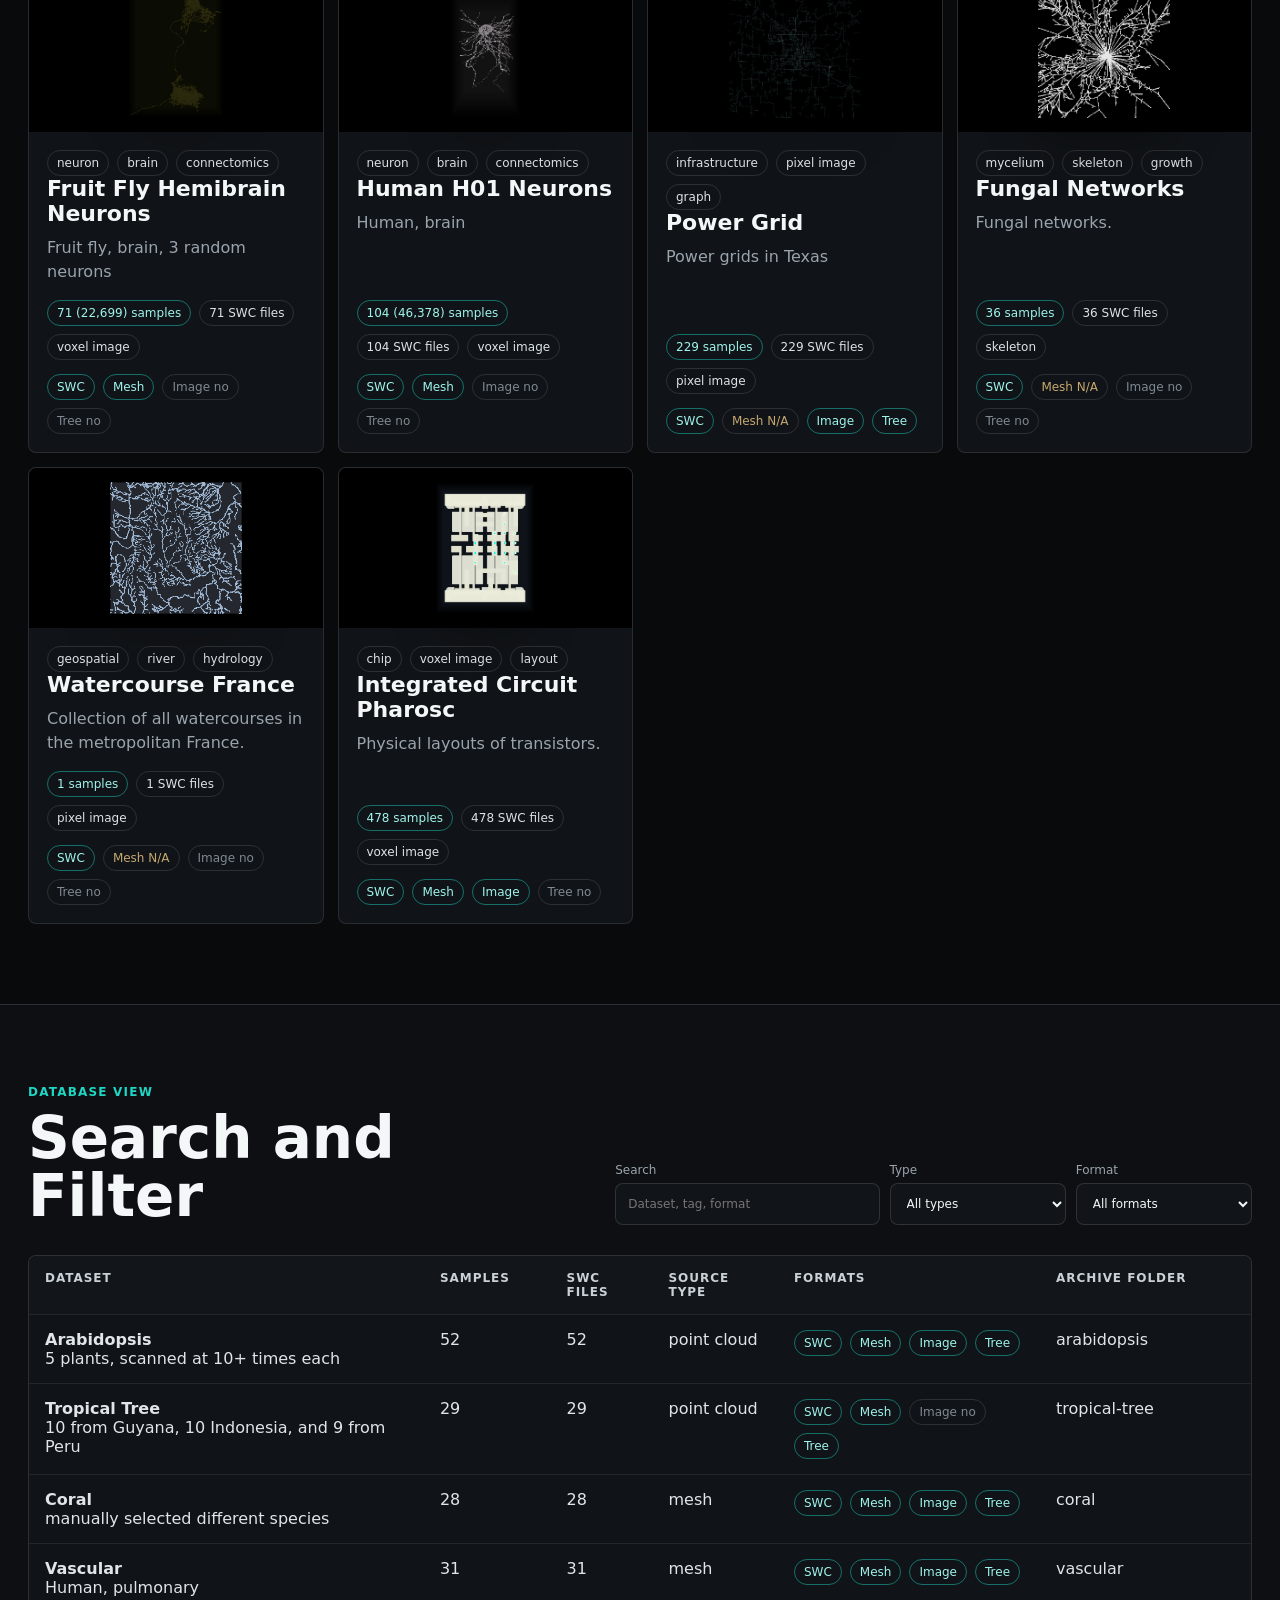
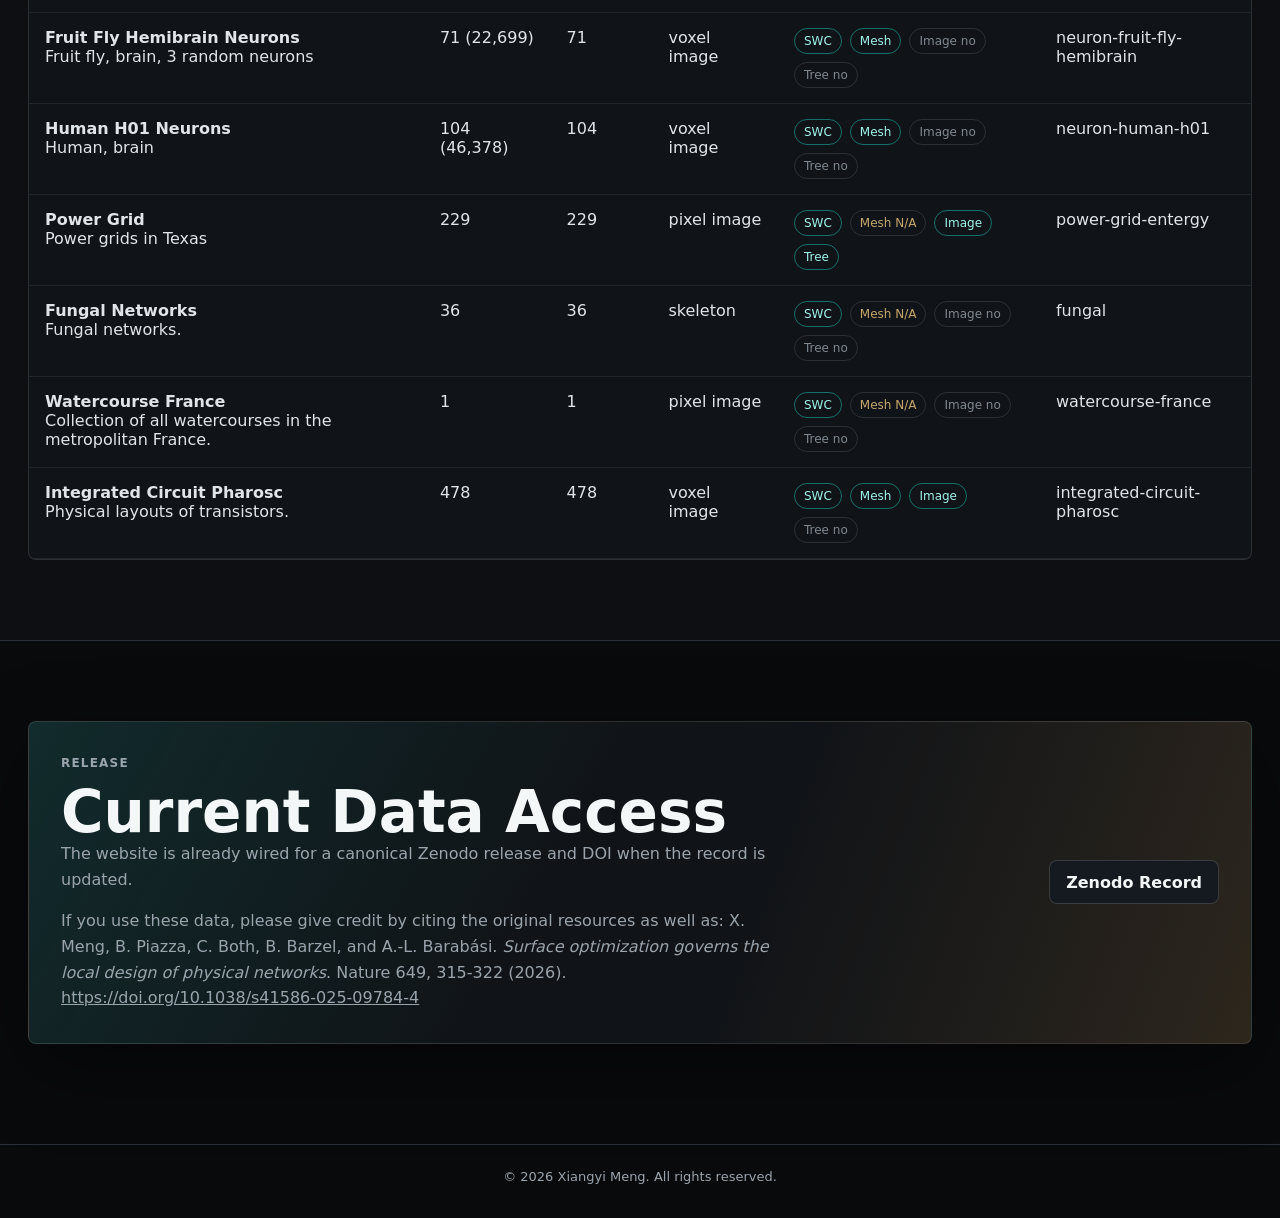
==== commit 3e1f3e7f: "Update dataset citation request" ====
--- a/index.html
+++ b/index.html
@@ -108,7 +108,8 @@
               record is updated.
             </p>
             <p class="credit-request">
-              If you use these data, please give credit by citing: Meng, X. et al.
+              If you use these data, please give credit by citing the original resources
+              as well as: X. Meng, B. Piazza, C. Both, B. Barzel, and A.-L. Barabási.
               <em>Surface optimization governs the local design of physical networks</em>.
               Nature 649, 315-322 (2026).
               <a href="https://doi.org/10.1038/s41586-025-09784-4" rel="noreferrer">https://doi.org/10.1038/s41586-025-09784-4</a>
